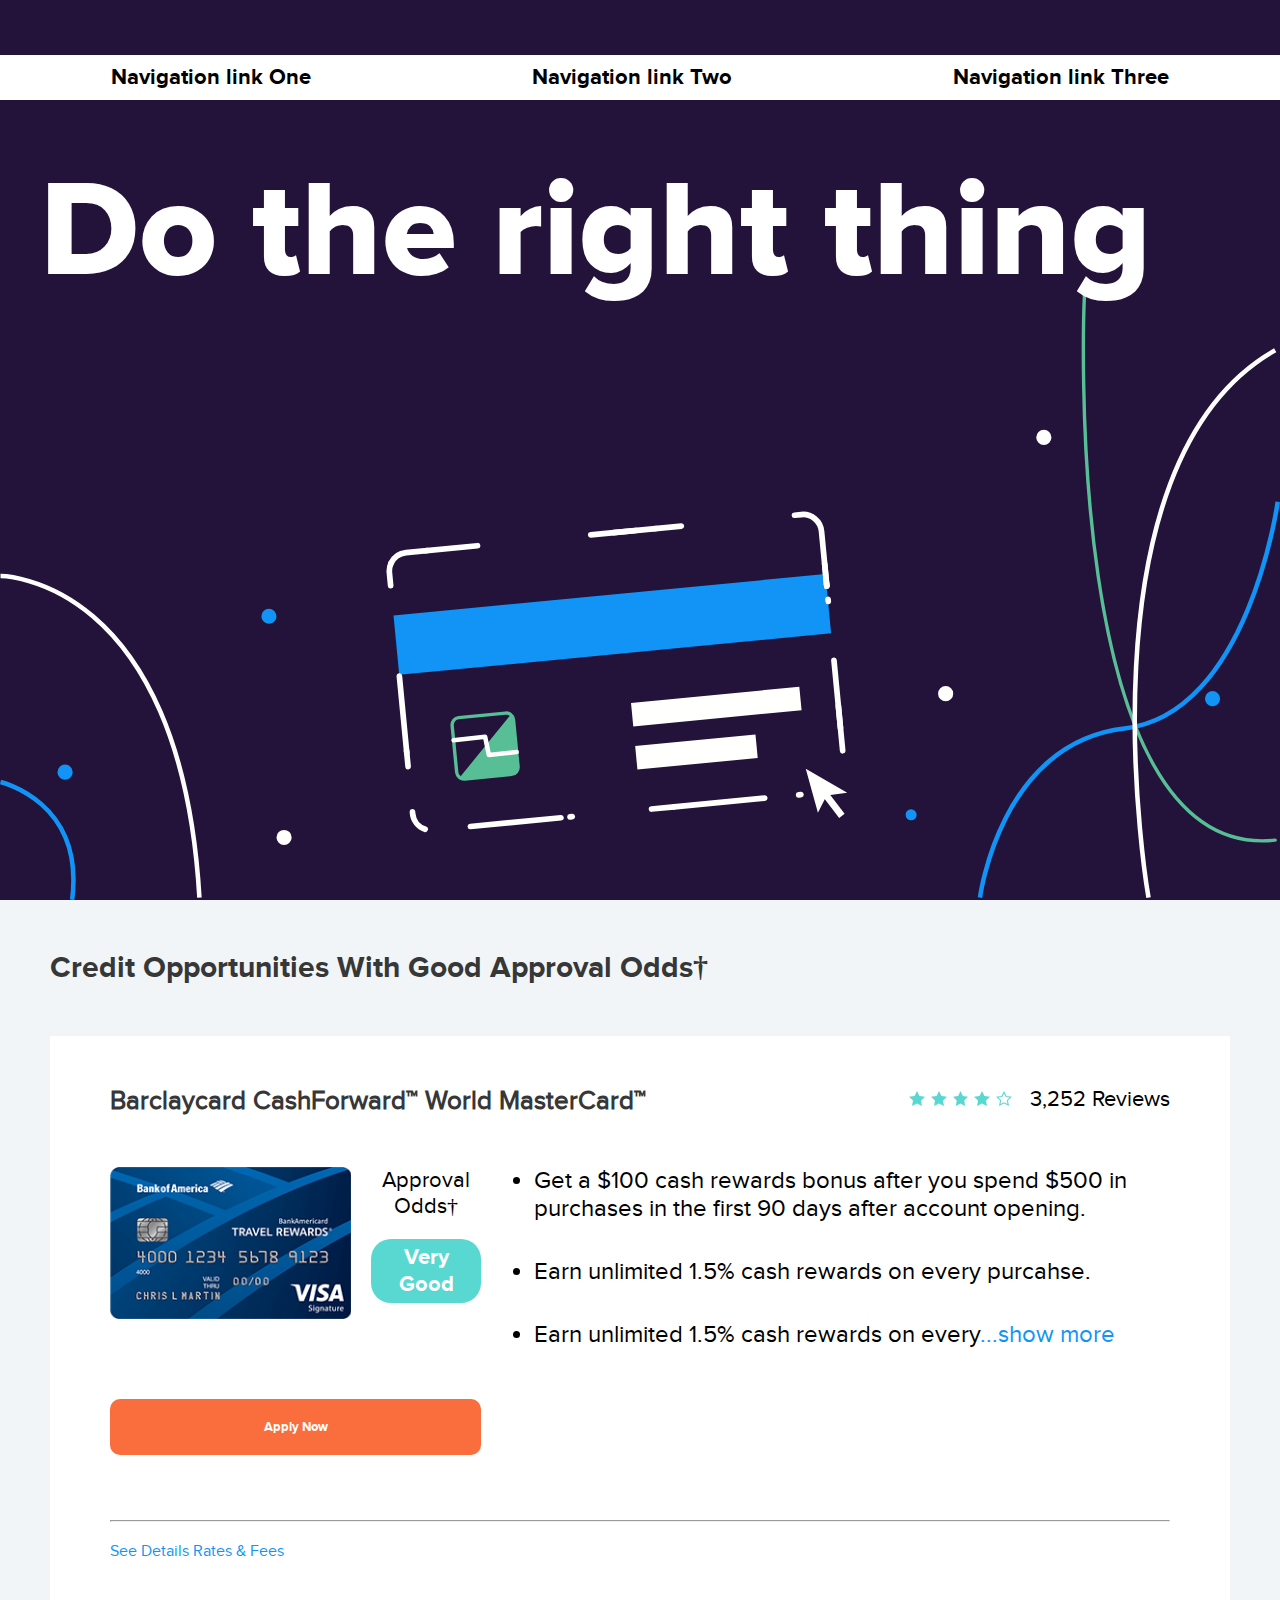
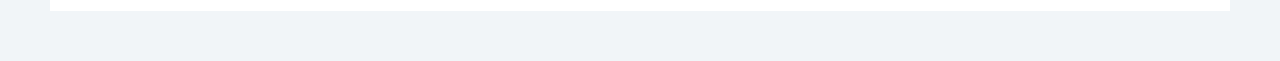
==== index.html @ e659c577 "inital commit" ====
<!DOCTYPE html>
<html lang="en">

<head>
    <meta charset="UTF-8">
    <meta http-equiv="X-UA-Compatible" content="IE=edge">
    <meta name="viewport" content="width=device-width, initial-scale=1.0">
    <title>Document</title>

    <style>
        @font-face {
            font-family: 'proxima_novabold';
            src: url('./assets/fonts/proximanova-bold-webfont.woff2') format('woff2'),
                url('./assets/fonts/proximanova-bold-webfont.woff') format('woff');
            font-weight: normal;
            font-style: normal;

        }

        @font-face {
            font-family: 'proxima_novaextrabold';
            src: url('./assets/fonts/proximanova-extrabold-webfont.woff2') format('woff2'),
                url('./assets/fonts/proximanova-extrabold-webfont.woff') format('woff');
            font-weight: normal;
            font-style: normal;

        }

        @font-face {
            font-family: 'proxima_novaregular';
            src: url('./assets/fonts/proximanova-reg-webfont.woff2') format('woff2'),
                url('./assets/fonts/proximanova-reg-webfont.woff') format('woff');
            font-weight: normal;
            font-style: normal;

        }

        * {
            margin: 0px;
            padding: 0px;
        }

        :root {
            --primary-color: #23123A;
            --secondary-color: #FA6E3D;
            --light: #F1F5F8;
            --dark: #373737;
            --dark2: #373737;
            --turquoise: #59D8D1;
            --blue: #1194F6;
        }

        a {
            color: var(--blue);
            text-decoration: none;
        }


        button {
            border: none;


        }

        html,
        body {
            /* position: absolute;
            top: 0; */

            width: 100%;
            height: 100%;
            font-family: 'proxima_novaregular';
        }

        #main-header {
            /* position: relative; */
            background-color: var(--primary-color);
            height: calc(100vh - 55px);
            padding-top: 55px;
            background-image: url("./assets/images/Asset\ 2.svg");
            background-repeat: no-repeat;
            background-position: bottom;
            background-size: 100% auto;
        }

        #main-header h1 {
            font-family: 'proxima_novaextrabold';
            color: #ffffff;
            font-size: 136px;
            margin: 50px 0px 0px 40px;
        }

        #main-nav {

            background-color: #ffffff;
        }

        #main-nav-links {
            font-family: 'proxima_novabold';
            font-size: 22px;
            display: flex;
            justify-content: space-around;
            align-items: center;
            height: 45px;
            list-style-type: none !important;
        }

        main {
            background-color: var(--light);
            padding: 50px;
        }

        main h2 {
            font-family: 'proxima_novabold';
            color: var(--dark);
            font-size: 30px;
        }

        #card-section {
            background-color: #ffffff;
            padding: 50px 60px;
            margin-top: 50px;
        }

        #card-section h3 {
            color: var(--dark2);
            font-size: 26px;
        }

        #card-section header {
            display: flex;
            justify-content: space-between;
        }

        #card-section #rating {
            font-size: 22px;
        }

        #card-info {
            display: flex;
            justify-content: space-between;
            margin: 50px 0px;
            flex-wrap: wrap;

        }

        #card-info .secondary-button {
            width: 35%;
        }

        #card-view {
            display: flex;
            justify-content: space-between;
            align-content: flex-start;
            width: 35%;
            gap: 20px;
        }

        #card-view img {
            width: 65%;
            align-self: flex-start;
        }

        #card-info-list {
            width: 60%;
            margin-left: 20px;
            font-size: 24px;

        }

        #card-info-list li {
            margin-bottom: 35px;
        }

        .pill {
            font-family: 'proxima_novabold';
            background-color: var(--turquoise);
            color: #ffffff;
            min-width: 30px;
            border-radius: 20px;
            text-align: center;
            padding: 5px 10px;
        }

        #card-stats span {
            display: block;
            margin: 0px 0px 20px 0px;
            font-size: 22px;
        }


        #card-stats {
            text-align: center;
        }

        .secondary-button {
            font-family: 'proxima_novabold';
            background-color: var(--secondary-color);
            width: 100%;
            padding: 20px 0px;
            color: #ffffff;
            border-radius: 10px;
            margin: 15px 0px;
        }

        .star {
            height: 15px;
        }

        hr {
            margin-bottom: 20px;
        }

        /* #main-nav-links .main-nav-link {
            justify-self: center;
        } */
    </style>
</head>

<body>

    <header id="main-header">
        <nav id="main-nav">
            <ul id="main-nav-links">
                <li class="main-nav-link">Navigation link One</li>
                <li class="main-nav-link">Navigation link Two</li>
                <li class="main-nav-link">Navigation link Three</li>
            </ul>

        </nav>
        <h1>Do the right thing</h1>
    </header>

    <main>
        <h2>
            Credit Opportunities With Good Approval Odds†
        </h2>

        <section id="card-section">

            <header>
                <h3>Barclaycard CashForward™ World MasterCard™</h3>
                <p id="rating">
                    <img class="star" src="./assets/images/star-filled.svg" alt="*">
                    <img class="star" src="./assets/images/star-filled.svg" alt="*">
                    <img class="star" src="./assets/images/star-filled.svg" alt="*">
                    <img class="star" src="./assets/images/star-filled.svg" alt="*">
                    <img class="star" src="./assets/images/start-outlined.svg" alt="o">
                    &nbsp; 3,252 Reviews
                </p>
            </header>

            <div id="card-info">
                <div id="card-view">
                    <img src="./assets/images/Asset 3.svg" alt="">

                    <div id="card-stats">
                        <span>Approval Odds†</span>

                        <span class="pill">Very Good</span>
                    </div>
                </div>

                <ul id="card-info-list">

                    <li>Get a $100 cash rewards bonus after you spend $500 in purchases in the first 90 days after
                        account opening.</li>


                    <li>Earn unlimited 1.5% cash rewards on every purcahse.</li>

                    <li> Earn unlimited 1.5% cash rewards on every<a href="#">...show more</a></li>
                </ul>
                <button class="secondary-button">Apply Now</button>
            </div>

            <hr />
            <a href="#">See Details Rates & Fees</a>
        </section>
    </main>

</body>

</html>
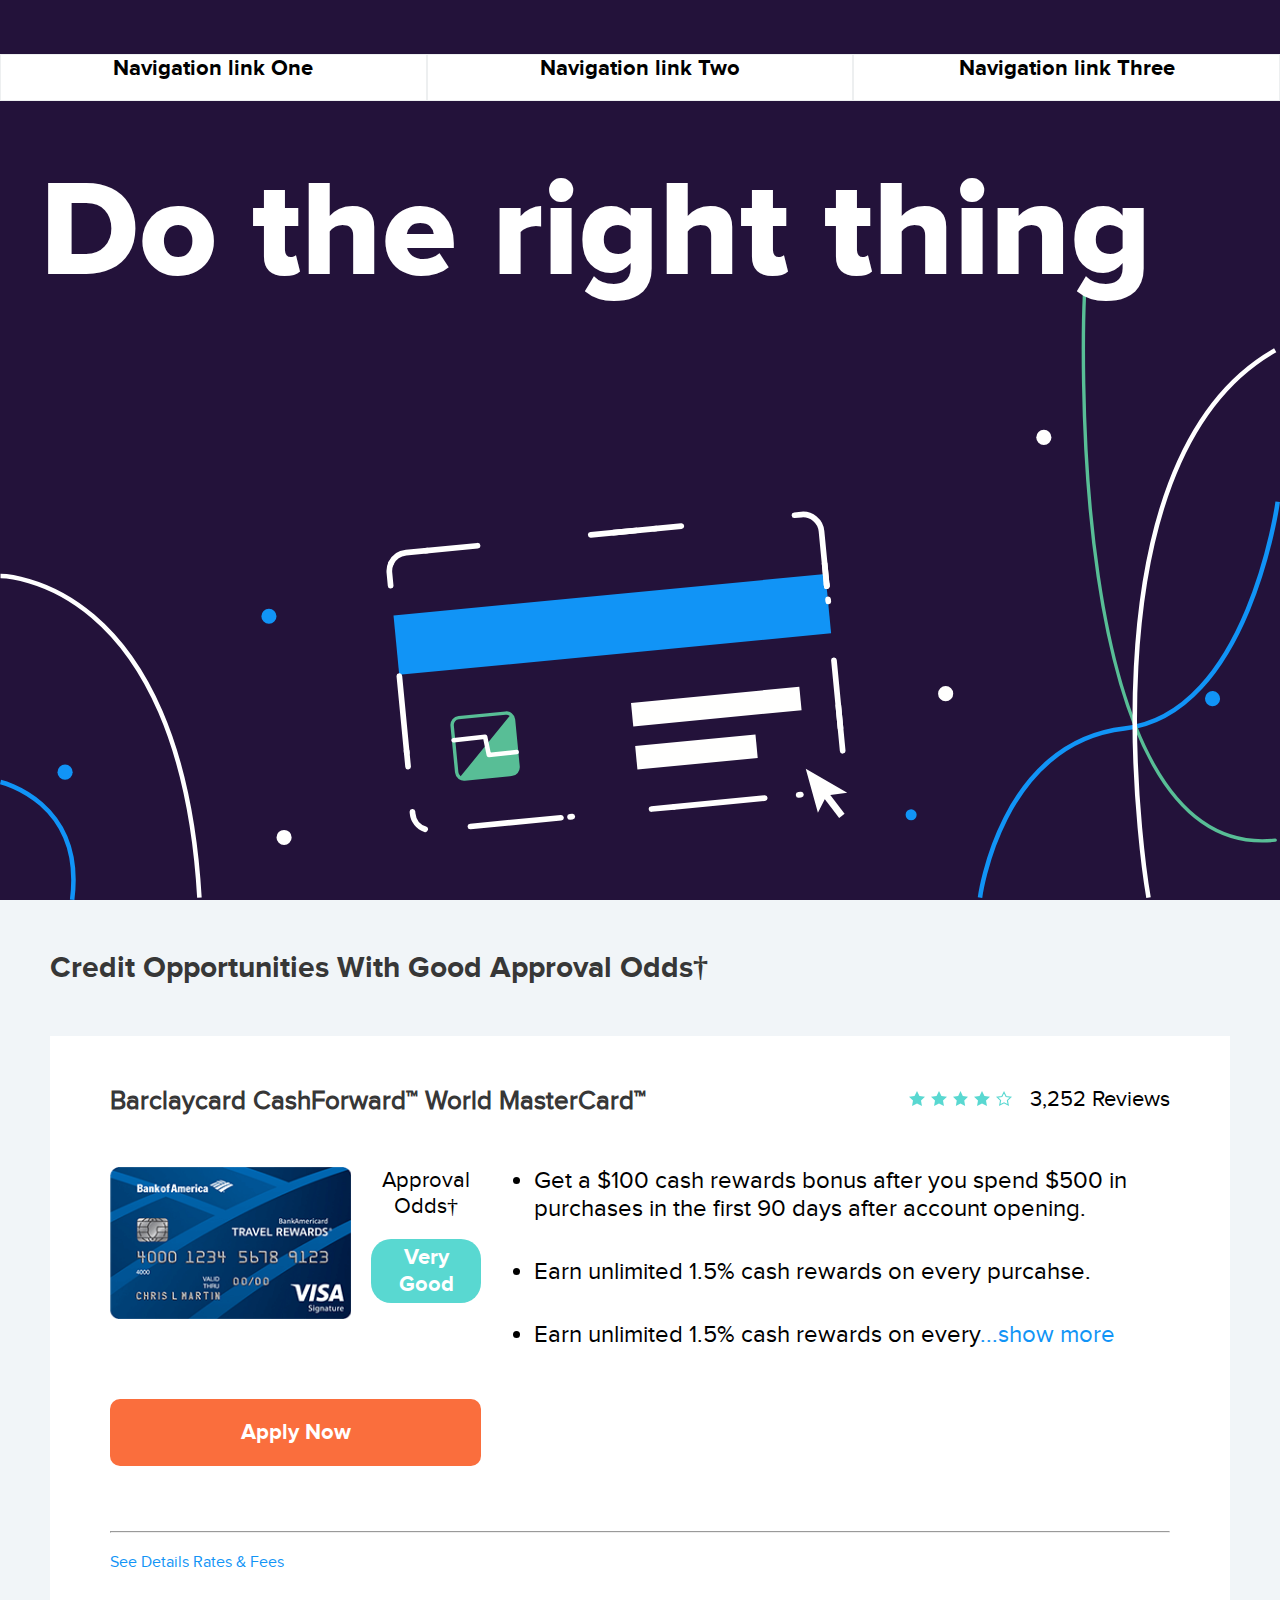
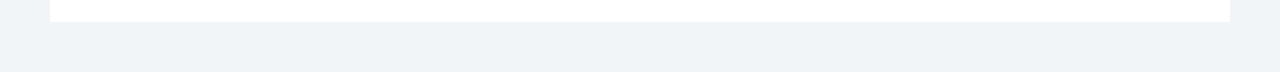
==== commit b8e827df: "responsiveness" ====
--- a/index.html
+++ b/index.html
@@ -44,6 +44,7 @@
             --primary-color: #23123A;
             --secondary-color: #FA6E3D;
             --light: #F1F5F8;
+            --light2: #EDEFF0;
             --dark: #373737;
             --dark2: #373737;
             --turquoise: #59D8D1;
@@ -70,6 +71,87 @@
             width: 100%;
             height: 100%;
             font-family: 'proxima_novaregular';
+        }
+
+
+        @media screen and (min-width:320px) and (max-width:1024px) {
+
+            #main-header h1 {
+                font-size: 60px !important;
+                margin: 50px 0px 0px 40px;
+            }
+
+
+            #main-header {
+                background-image: url("./assets/images/Asset\ 4.svg") !important;
+
+            }
+
+            main h2 {
+                font-size: 24px !important;
+                padding: 24px;
+            }
+
+            main {
+
+                padding: 0px !important;
+            }
+
+            #card-section h3 {
+                font-size: 18px !important;
+            }
+
+            #rating {
+                display: none;
+            }
+
+            #card-section {
+                padding: 15px 15px !important;
+                margin-top: 15px !important;
+            }
+
+            #card-view {
+                display: flex;
+                justify-content: space-between;
+                align-content: flex-start;
+                width: 100% !important;
+                gap: 20px;
+            }
+
+            #card-info-list {
+                margin-top: 20px !important;
+                font-size: 18px !important;
+                width: 100% !important;
+            }
+
+
+            #card-stats span {
+
+                font-size: 18px !important;
+            }
+
+            #card-view img {
+                width: 50% !important;
+            }
+
+            #card-info .secondary-button {
+                width: 100% !important;
+            }
+
+            #main-nav-links {
+                display: none !important;
+            }
+
+            #mobile-nav-links {
+                display: flex !important;
+                font-size: 16px !important;
+            }
+
+
+            #mobile-nav-links .main-nav-link {
+                width: 30% !important;
+            }
+
         }
 
         #main-header {
@@ -103,6 +185,15 @@
             align-items: center;
             height: 45px;
             list-style-type: none !important;
+            text-align: center;
+
+        }
+
+        #main-nav-links .main-nav-link {
+            border: 1px solid var(--light2);
+            width: 100%;
+            height: 100%;
+            align-self: center;
         }
 
         main {
@@ -201,6 +292,7 @@
             color: #ffffff;
             border-radius: 10px;
             margin: 15px 0px;
+            font-size: 22px;
         }
 
         .star {
@@ -211,9 +303,16 @@
             margin-bottom: 20px;
         }
 
-        /* #main-nav-links .main-nav-link {
-            justify-self: center;
-        } */
+        #mobile-nav-links {
+            display: none;
+            font-family: 'proxima_novabold';
+            font-size: 22px;
+            justify-content: space-around;
+            align-items: center;
+            height: 45px;
+            list-style-type: none !important;
+            text-align: center;
+        }
     </style>
 </head>
 
@@ -225,6 +324,11 @@
                 <li class="main-nav-link">Navigation link One</li>
                 <li class="main-nav-link">Navigation link Two</li>
                 <li class="main-nav-link">Navigation link Three</li>
+            </ul>
+            <ul id="mobile-nav-links">
+                <li class="main-nav-link">Link One</li>
+                <li class="main-nav-link">Link Two</li>
+                <li class="main-nav-link">Link Three</li>
             </ul>
 
         </nav>
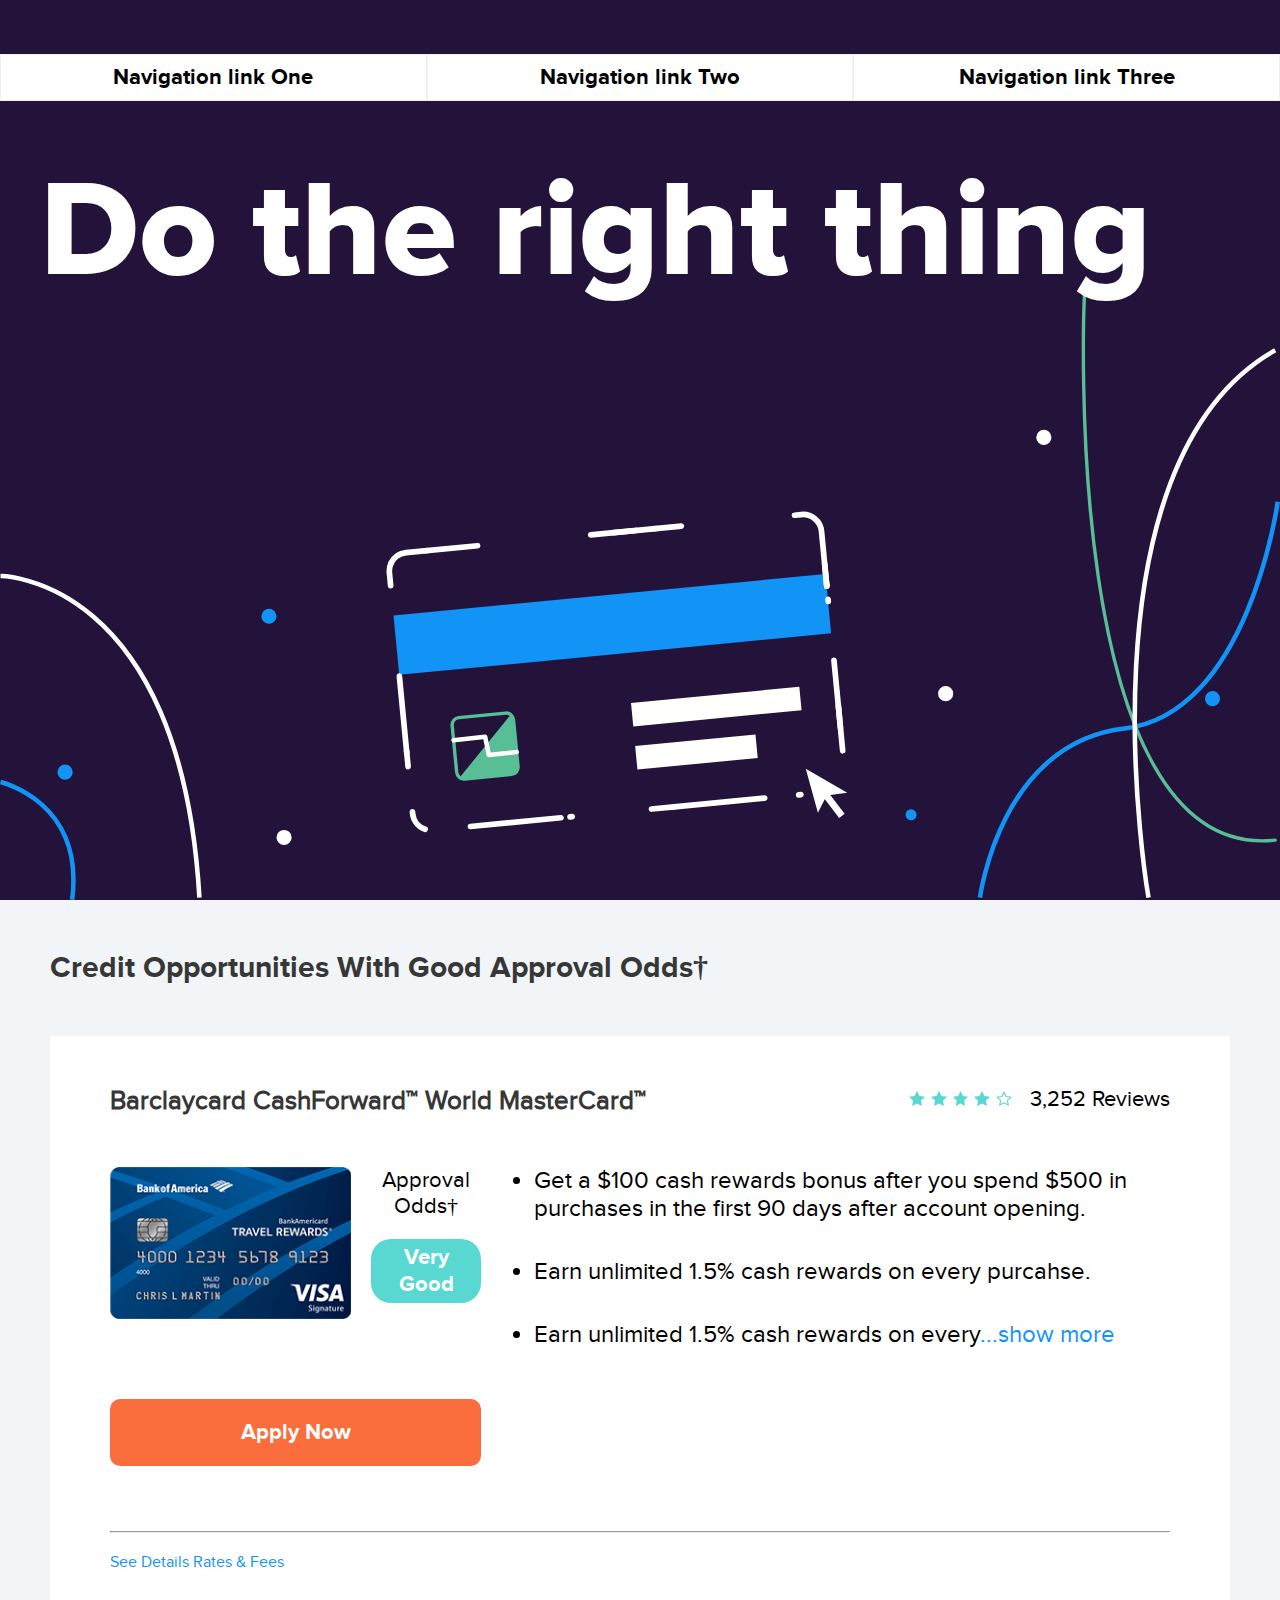
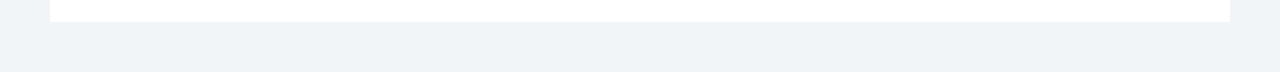
==== commit 32739685: "updates" ====
--- a/index.html
+++ b/index.html
@@ -5,7 +5,7 @@
     <meta charset="UTF-8">
     <meta http-equiv="X-UA-Compatible" content="IE=edge">
     <meta name="viewport" content="width=device-width, initial-scale=1.0">
-    <title>Document</title>
+    <title>WalletHub</title>
 
     <style>
         @font-face {
@@ -14,7 +14,6 @@
                 url('./assets/fonts/proximanova-bold-webfont.woff') format('woff');
             font-weight: normal;
             font-style: normal;
-
         }
 
         @font-face {
@@ -23,7 +22,6 @@
                 url('./assets/fonts/proximanova-extrabold-webfont.woff') format('woff');
             font-weight: normal;
             font-style: normal;
-
         }
 
         @font-face {
@@ -32,7 +30,6 @@
                 url('./assets/fonts/proximanova-reg-webfont.woff') format('woff');
             font-weight: normal;
             font-style: normal;
-
         }
 
         * {
@@ -56,24 +53,17 @@
             text-decoration: none;
         }
 
-
         button {
             border: none;
-
-
         }
 
         html,
         body {
-            /* position: absolute;
-            top: 0; */
-
             width: 100%;
             height: 100%;
             font-family: 'proxima_novaregular';
         }
 
-
         @media screen and (min-width:320px) and (max-width:1024px) {
 
             #main-header h1 {
@@ -81,10 +71,9 @@
                 margin: 50px 0px 0px 40px;
             }
 
-
             #main-header {
                 background-image: url("./assets/images/Asset\ 4.svg") !important;
-
+                height: calc(100vh - 95px) !important;
             }
 
             main h2 {
@@ -124,7 +113,6 @@
                 width: 100% !important;
             }
 
-
             #card-stats span {
 
                 font-size: 18px !important;
@@ -147,15 +135,9 @@
                 font-size: 16px !important;
             }
 
-
-            #mobile-nav-links .main-nav-link {
-                width: 30% !important;
-            }
-
         }
 
         #main-header {
-            /* position: relative; */
             background-color: var(--primary-color);
             height: calc(100vh - 55px);
             padding-top: 55px;
@@ -173,7 +155,6 @@
         }
 
         #main-nav {
-
             background-color: #ffffff;
         }
 
@@ -186,14 +167,21 @@
             height: 45px;
             list-style-type: none !important;
             text-align: center;
-
-        }
-
-        #main-nav-links .main-nav-link {
+            width: 100%;
+        }
+
+        .main-nav-link {
             border: 1px solid var(--light2);
             width: 100%;
-            height: 100%;
-            align-self: center;
+            height: 45px;
+            display: flex;
+            justify-content: center;
+            gap: 0px;
+            align-items: center;
+        }
+
+        .main-nav-link a {
+            color: #000000;
         }
 
         main {
@@ -321,14 +309,14 @@
     <header id="main-header">
         <nav id="main-nav">
             <ul id="main-nav-links">
-                <li class="main-nav-link">Navigation link One</li>
-                <li class="main-nav-link">Navigation link Two</li>
-                <li class="main-nav-link">Navigation link Three</li>
+                <li class="main-nav-link"><a hre="#">Navigation link One</a> </li>
+                <li class="main-nav-link"><a href="#">Navigation link Two</a></li>
+                <li class="main-nav-link"><a href="#">Navigation link Three</a></li>
             </ul>
             <ul id="mobile-nav-links">
-                <li class="main-nav-link">Link One</li>
-                <li class="main-nav-link">Link Two</li>
-                <li class="main-nav-link">Link Three</li>
+                <li class="main-nav-link"><a href="#">Link One</a> </li>
+                <li class="main-nav-link"><a href="#">Link Two</a> </li>
+                <li class="main-nav-link"><a href="#">Link Three</a></li>
             </ul>
 
         </nav>
